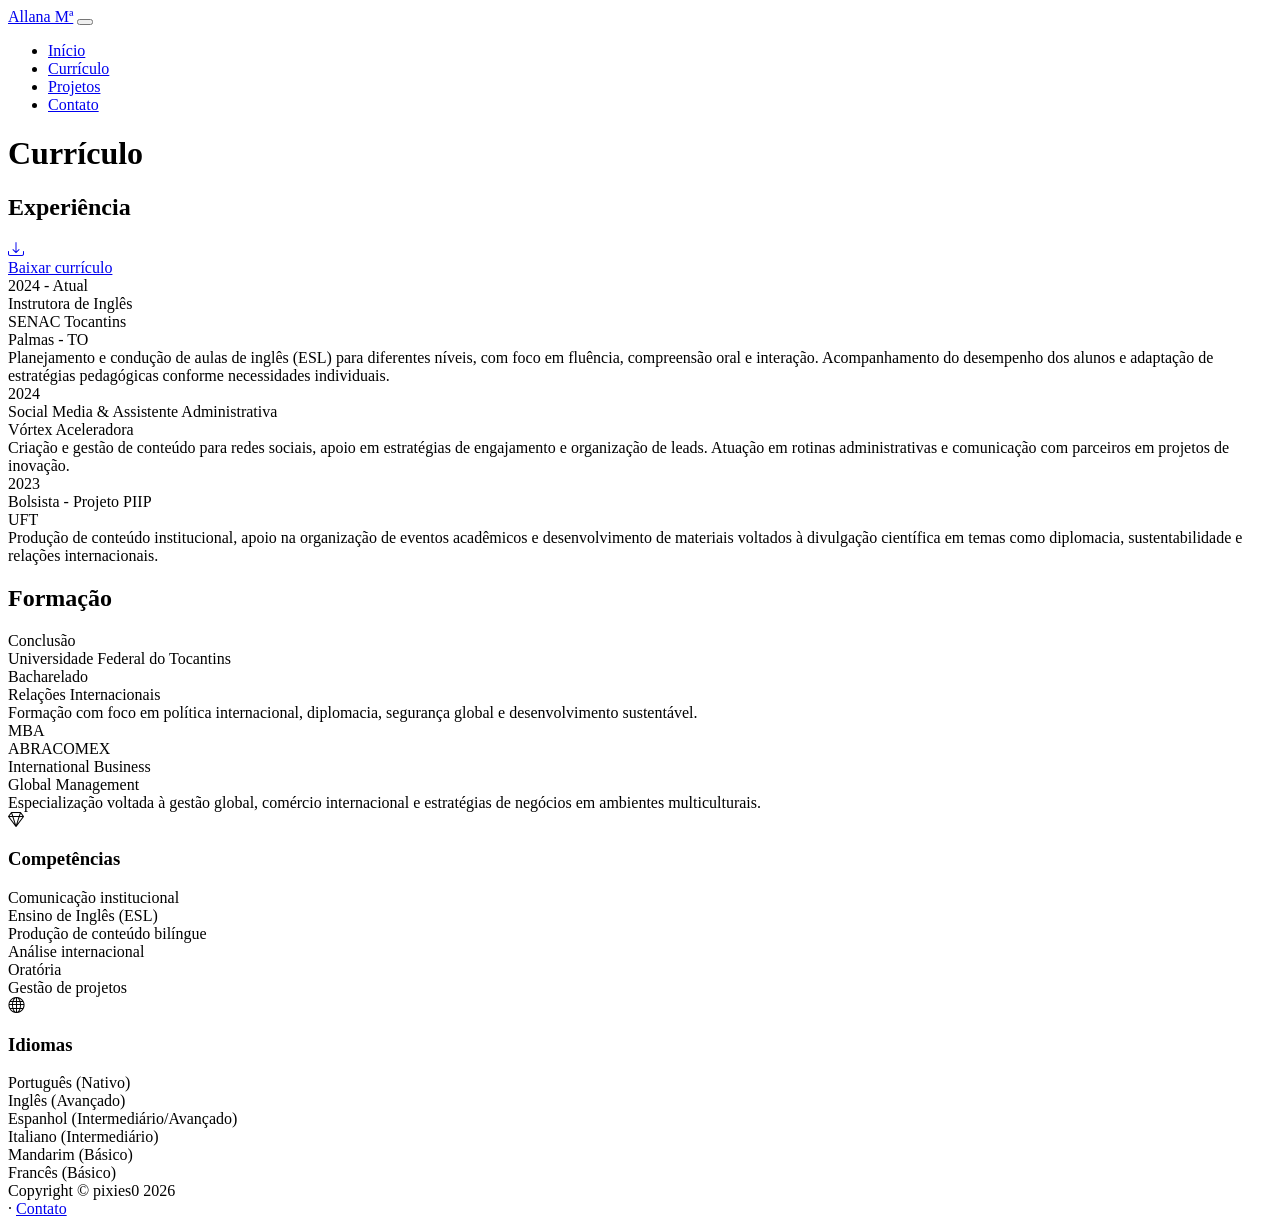
==== resume.html @ 4d3b902c "1ª Versão da página" ====
<!DOCTYPE html>
<html lang="en">

<head>
    <meta charset="utf-8" />
    <meta name="viewport" content="width=device-width, initial-scale=1, shrink-to-fit=no" />
    <meta name="description" content="" />
    <meta name="author" content="" />
    <title>Portfolio - Allana Maria</title>
    <!-- Favicon-->
    <link rel="icon" type="image/x-icon" href="assets/icone.ico" />
    <!-- Custom Google font-->
    <link rel="preconnect" href="https://fonts.googleapis.com" />
    <link rel="preconnect" href="https://fonts.gstatic.com" crossorigin />
    <link
        href="https://fonts.googleapis.com/css2?family=Plus+Jakarta+Sans:wght@100;200;300;400;500;600;700;800;900&amp;display=swap"
        rel="stylesheet" />
    <!-- Bootstrap icons-->
    <link href="https://cdn.jsdelivr.net/npm/bootstrap-icons@1.8.1/font/bootstrap-icons.css" rel="stylesheet" />
    <!-- Core theme CSS (includes Bootstrap)-->
    <link href="css/styles.css" rel="stylesheet" />
</head>

<body class="d-flex flex-column h-100 bg-light">
    <main class="flex-shrink-0">
        <!-- Navigation-->
        <nav class="navbar navbar-expand-lg navbar-light bg-white py-3">
            <div class="container px-5">
                <a class="navbar-brand" href="index.html"><span class="fw-bolder text-primary">Allana Mª</span></a>
                <button class="navbar-toggler" type="button" data-bs-toggle="collapse"
                    data-bs-target="#navbarSupportedContent" aria-controls="navbarSupportedContent"
                    aria-expanded="false" aria-label="Toggle navigation">
                    <span class="navbar-toggler-icon"></span>
                </button>
                <div class="collapse navbar-collapse" id="navbarSupportedContent">
                    <ul class="navbar-nav ms-auto mb-2 mb-lg-0 small fw-bolder">
                        <li class="nav-item">
                            <a class="nav-link" href="index.html">Início</a>
                        </li>
                        <li class="nav-item">
                            <a class="nav-link" href="resume.html">Currículo</a>
                        </li>
                        <li class="nav-item">
                            <a class="nav-link" href="404.html">Projetos</a>
                        </li>
                        <li class="nav-item">
                            <a class="nav-link" href="404.html">Contato</a>
                        </li>
                    </ul>
                </div>
            </div>
        </nav>
        <!-- Page Content-->
        <div class="container px-5 my-5">
            <div class="text-center mb-5">
                <h1 class="display-5 fw-bolder mb-0"><span class="text-gradient d-inline">Currículo</span></h1>
            </div>
            <div class="row gx-5 justify-content-center">
                <div class="col-lg-11 col-xl-9 col-xxl-8">
                    <!-- Experience Section-->
                    <section>
                        <div class="d-flex align-items-center justify-content-between mb-4">
                            <h2 class="text-primary fw-bolder mb-0">Experiência</h2>
                            <!-- Download resume button-->
                            <!-- Note: Set the link href target to a PDF file within your project-->
                            <a class="btn btn-primary px-4 py-3" href="assets/curriculo.pdf" target="_blank">
                                <div class="d-inline-block bi bi-download me-2"></div>
                                Baixar currículo
                            </a>
                        </div>
                        <!-- Experience Card 1-->
                        <div class="card shadow border-0 rounded-4 mb-5">
                            <div class="card-body p-5">
                                <div class="row align-items-center gx-5">
                                    <div class="col text-center text-lg-start mb-4 mb-lg-0">
                                        <div class="bg-light p-4 rounded-4">
                                            <div class="text-primary fw-bolder mb-2">2024 - Atual</div>
                                            <div class="small fw-bolder">Instrutora de Inglês</div>
                                            <div class="small text-muted">SENAC Tocantins</div>
                                            <div class="small text-muted">Palmas - TO</div>
                                        </div>
                                    </div>
                                    <div class="col-lg-8">
                                        <div>
                                            Planejamento e condução de aulas de inglês (ESL) para diferentes níveis,
                                            com foco em fluência, compreensão oral e interação. Acompanhamento do
                                            desempenho dos alunos e adaptação de estratégias pedagógicas conforme
                                            necessidades individuais.
                                        </div>
                                    </div>
                                </div>
                            </div>
                        </div>

                        <!-- Experience Card 2-->
                        <div class="card shadow border-0 rounded-4 mb-5">
                            <div class="card-body p-5">
                                <div class="row align-items-center gx-5">
                                    <div class="col text-center text-lg-start mb-4 mb-lg-0">
                                        <div class="bg-light p-4 rounded-4">
                                            <div class="text-primary fw-bolder mb-2">2024</div>
                                            <div class="small fw-bolder">Social Media & Assistente Administrativa</div>
                                            <div class="small text-muted">Vórtex Aceleradora</div>
                                        </div>
                                    </div>
                                    <div class="col-lg-8">
                                        <div>
                                            Criação e gestão de conteúdo para redes sociais, apoio em estratégias
                                            de engajamento e organização de leads. Atuação em rotinas administrativas
                                            e comunicação com parceiros em projetos de inovação.
                                        </div>
                                    </div>
                                </div>
                            </div>
                        </div>

                        <!-- Experience Card 3-->
                        <div class="card shadow border-0 rounded-4 mb-5">
                            <div class="card-body p-5">
                                <div class="row align-items-center gx-5">
                                    <div class="col text-center text-lg-start mb-4 mb-lg-0">
                                        <div class="bg-light p-4 rounded-4">
                                            <div class="text-primary fw-bolder mb-2">2023</div>
                                            <div class="small fw-bolder">Bolsista - Projeto PIIP</div>
                                            <div class="small text-muted">UFT</div>
                                        </div>
                                    </div>
                                    <div class="col-lg-8">
                                        <div>
                                            Produção de conteúdo institucional, apoio na organização de eventos
                                            acadêmicos
                                            e desenvolvimento de materiais voltados à divulgação científica em temas
                                            como
                                            diplomacia, sustentabilidade e relações internacionais.
                                        </div>
                                    </div>
                                </div>
                            </div>
                        </div>
                    </section>
                    <!-- Education Section-->
                    <section>
                        <h2 class="text-secondary fw-bolder mb-4">Formação</h2>

                        <!-- Educação 1 -->
                        <div class="card shadow border-0 rounded-4 mb-5">
                            <div class="card-body p-5">
                                <div class="row align-items-center gx-5">
                                    <div class="col text-center text-lg-start mb-4 mb-lg-0">
                                        <div class="bg-light p-4 rounded-4">
                                            <div class="text-secondary fw-bolder mb-2">Conclusão</div>
                                            <div class="mb-2">
                                                <div class="small fw-bolder">Universidade Federal do Tocantins</div>
                                            </div>
                                            <div class="fst-italic">
                                                <div class="small text-muted">Bacharelado</div>
                                                <div class="small text-muted">Relações Internacionais</div>
                                            </div>
                                        </div>
                                    </div>
                                    <div class="col-lg-8">
                                        <div>
                                            Formação com foco em política internacional, diplomacia, segurança global
                                            e desenvolvimento sustentável.
                                        </div>
                                    </div>
                                </div>
                            </div>
                        </div>

                        <!-- Educação 2 -->
                        <div class="card shadow border-0 rounded-4 mb-5">
                            <div class="card-body p-5">
                                <div class="row align-items-center gx-5">
                                    <div class="col text-center text-lg-start mb-4 mb-lg-0">
                                        <div class="bg-light p-4 rounded-4">
                                            <div class="text-secondary fw-bolder mb-2">MBA</div>
                                            <div class="mb-2">
                                                <div class="small fw-bolder">ABRACOMEX</div>
                                            </div>
                                            <div class="fst-italic">
                                                <div class="small text-muted">International Business</div>
                                                <div class="small text-muted">Global Management</div>
                                            </div>
                                        </div>
                                    </div>
                                    <div class="col-lg-8">
                                        <div>
                                            Especialização voltada à gestão global, comércio internacional e estratégias
                                            de negócios em ambientes multiculturais.
                                        </div>
                                    </div>
                                </div>
                            </div>
                        </div>
                    </section>
                    <!-- Divider-->
                    <div class="pb-5"></div>
                    <!-- Skills Section-->
                    <section>
                        <!-- Skillset Card-->
                        <div class="card shadow border-0 rounded-4 mb-5">
                            <div class="card-body p-5">
                                <!-- Professional skills list-->
                                <div class="mb-5">
                                    <div class="d-flex align-items-center mb-4">
                                        <div
                                            class="feature bg-primary bg-gradient-primary-to-secondary text-white rounded-3 me-3">
                                            <!-- <i class="bi bi-trophy"></i> -->
                                            <i class="bi bi-gem"></i>

                                        </div>
                                        <h3 class="fw-bolder mb-0"><span
                                                class="text-gradient d-inline">Competências</span></h3>
                                    </div>
                                    <div class="row row-cols-1 row-cols-md-3 mb-4">
                                        <div class="col">
                                            <div class="bg-light p-3 rounded-4">Comunicação institucional</div>
                                        </div>
                                        <div class="col">
                                            <div class="bg-light p-3 rounded-4">Ensino de Inglês (ESL)</div>
                                        </div>
                                        <div class="col">
                                            <div class="bg-light p-3 rounded-4">Produção de conteúdo bilíngue</div>
                                        </div>
                                    </div>

                                    <div class="row row-cols-1 row-cols-md-3">
                                        <div class="col">
                                            <div class="bg-light p-3 rounded-4">Análise internacional</div>
                                        </div>
                                        <div class="col">
                                            <div class="bg-light p-3 rounded-4">Oratória</div>
                                        </div>
                                        <div class="col">
                                            <div class="bg-light p-3 rounded-4">Gestão de projetos</div>
                                        </div>
                                    </div>
                                </div>
                                <!-- Languages list-->
                                <div class="mb-0">
                                    <div class="d-flex align-items-center mb-4">
                                        <div
                                            class="feature bg-primary bg-gradient-primary-to-secondary text-white rounded-3 me-3">
                                            <!-- <i class="bi bi-fingerprint"></i> -->
                                            <i class="bi bi-globe"></i>
                                        </div>
                                        <h3 class="fw-bolder mb-0"><span class="text-gradient d-inline">Idiomas</span>
                                        </h3>
                                    </div>
                                    <div class="row row-cols-1 row-cols-md-3 mb-4">
                                        <div class="col">
                                            <div class="bg-light p-3 rounded-4">Português (Nativo)</div>
                                        </div>
                                        <div class="col">
                                            <div class="bg-light p-3 rounded-4">Inglês (Avançado)</div>
                                        </div>
                                        <div class="col">
                                            <div class="bg-light p-3 rounded-4">Espanhol (Intermediário/Avançado)</div>
                                        </div>
                                    </div>

                                    <div class="row row-cols-1 row-cols-md-3">
                                        <div class="col">
                                            <div class="bg-light p-3 rounded-4">Italiano (Intermediário)</div>
                                        </div>
                                        <div class="col">
                                            <div class="bg-light p-3 rounded-4">Mandarim (Básico)</div>
                                        </div>
                                        <div class="col">
                                            <div class="bg-light p-3 rounded-4">Francês (Básico)</div>
                                        </div>
                                    </div>
                                </div>
                            </div>
                        </div>
                    </section>
                </div>
            </div>
        </div>
    </main>
    <!-- Footer-->
    <footer class="bg-white py-4 mt-auto">
        <div class="container px-5">
            <div class="row align-items-center justify-content-between flex-column flex-sm-row">
                <div class="col-auto">
                    <div class="small m-0">Copyright &copy; pixies0 2026</div>
                </div>
                <div class="col-auto">
                    <span class="mx-1">&middot;</span>
                    <a class="small" href="https://github.com/pixies0">Contato</a>
                </div>
            </div>
        </div>
    </footer>
    <!-- Bootstrap core JS-->
    <script src="https://cdn.jsdelivr.net/npm/bootstrap@5.2.3/dist/js/bootstrap.bundle.min.js"></script>
    <!-- Core theme JS-->
    <script src="js/scripts.js"></script>
</body>

</html>
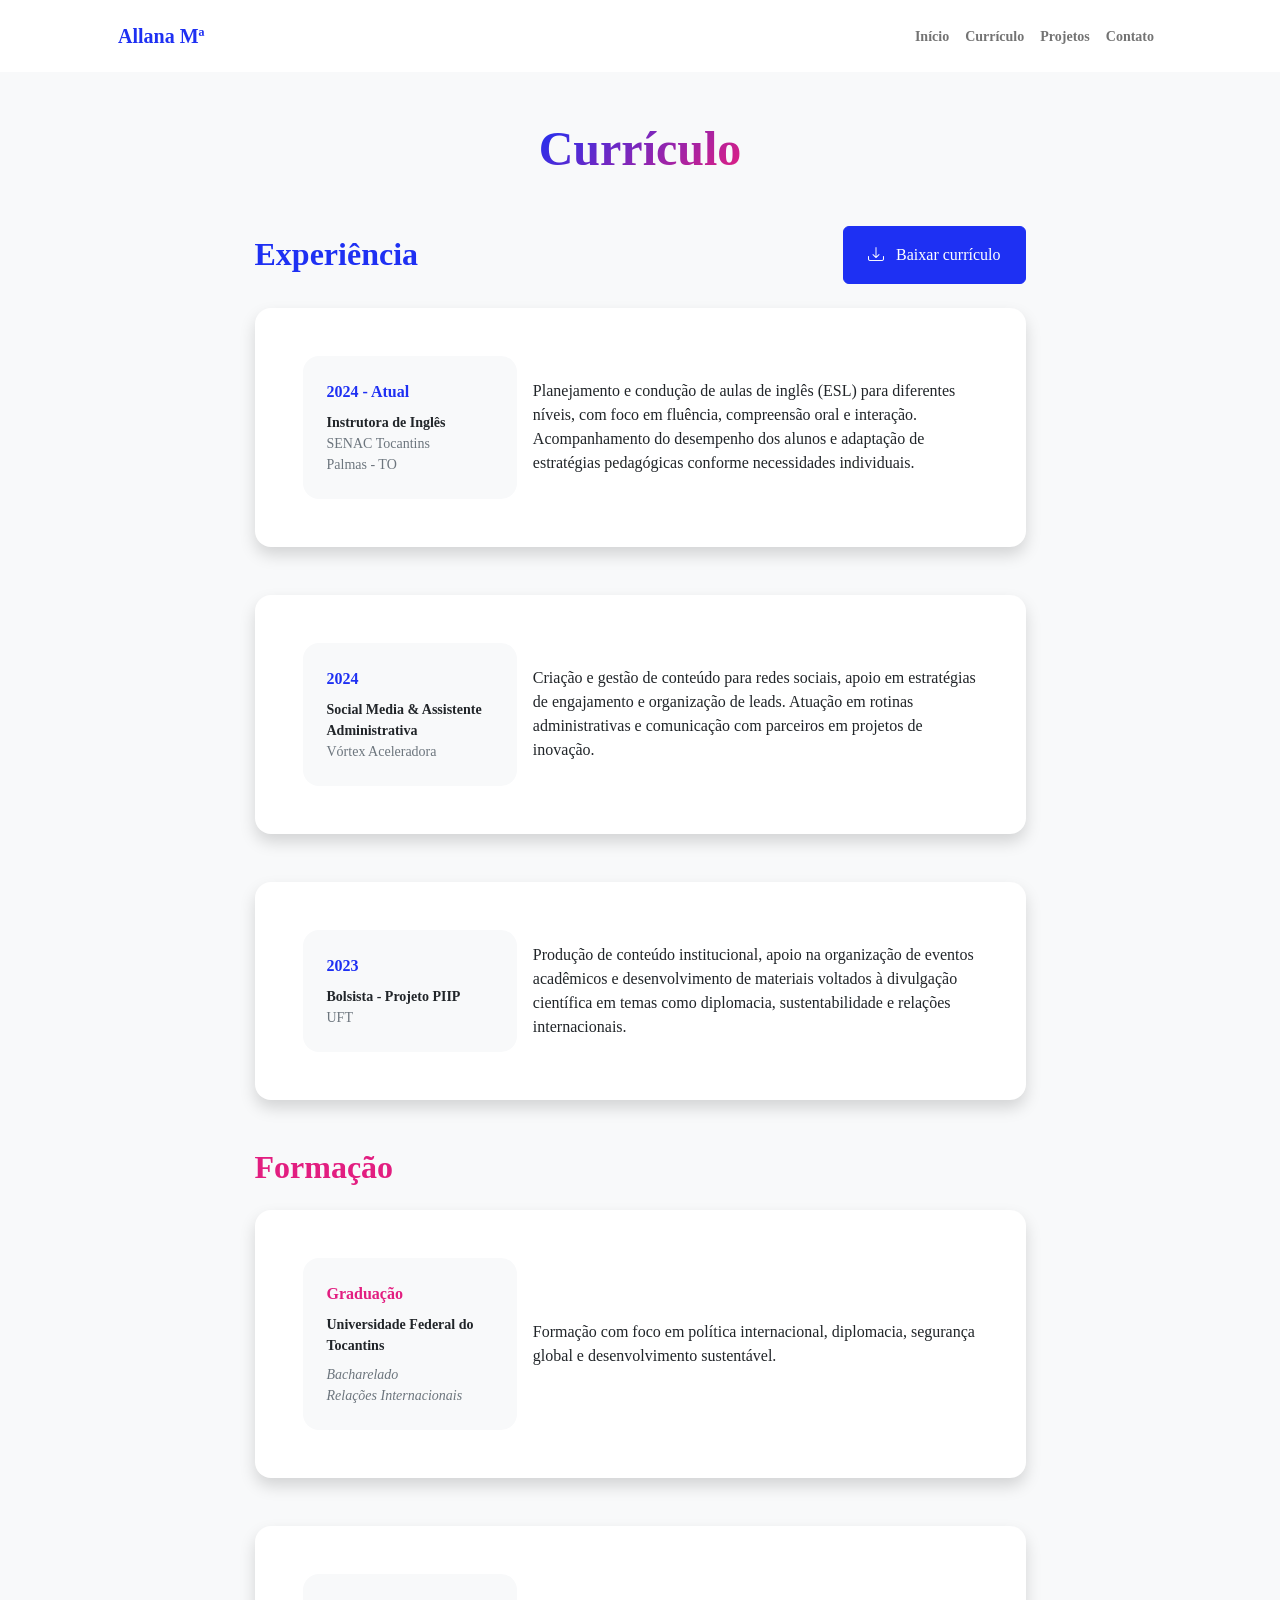
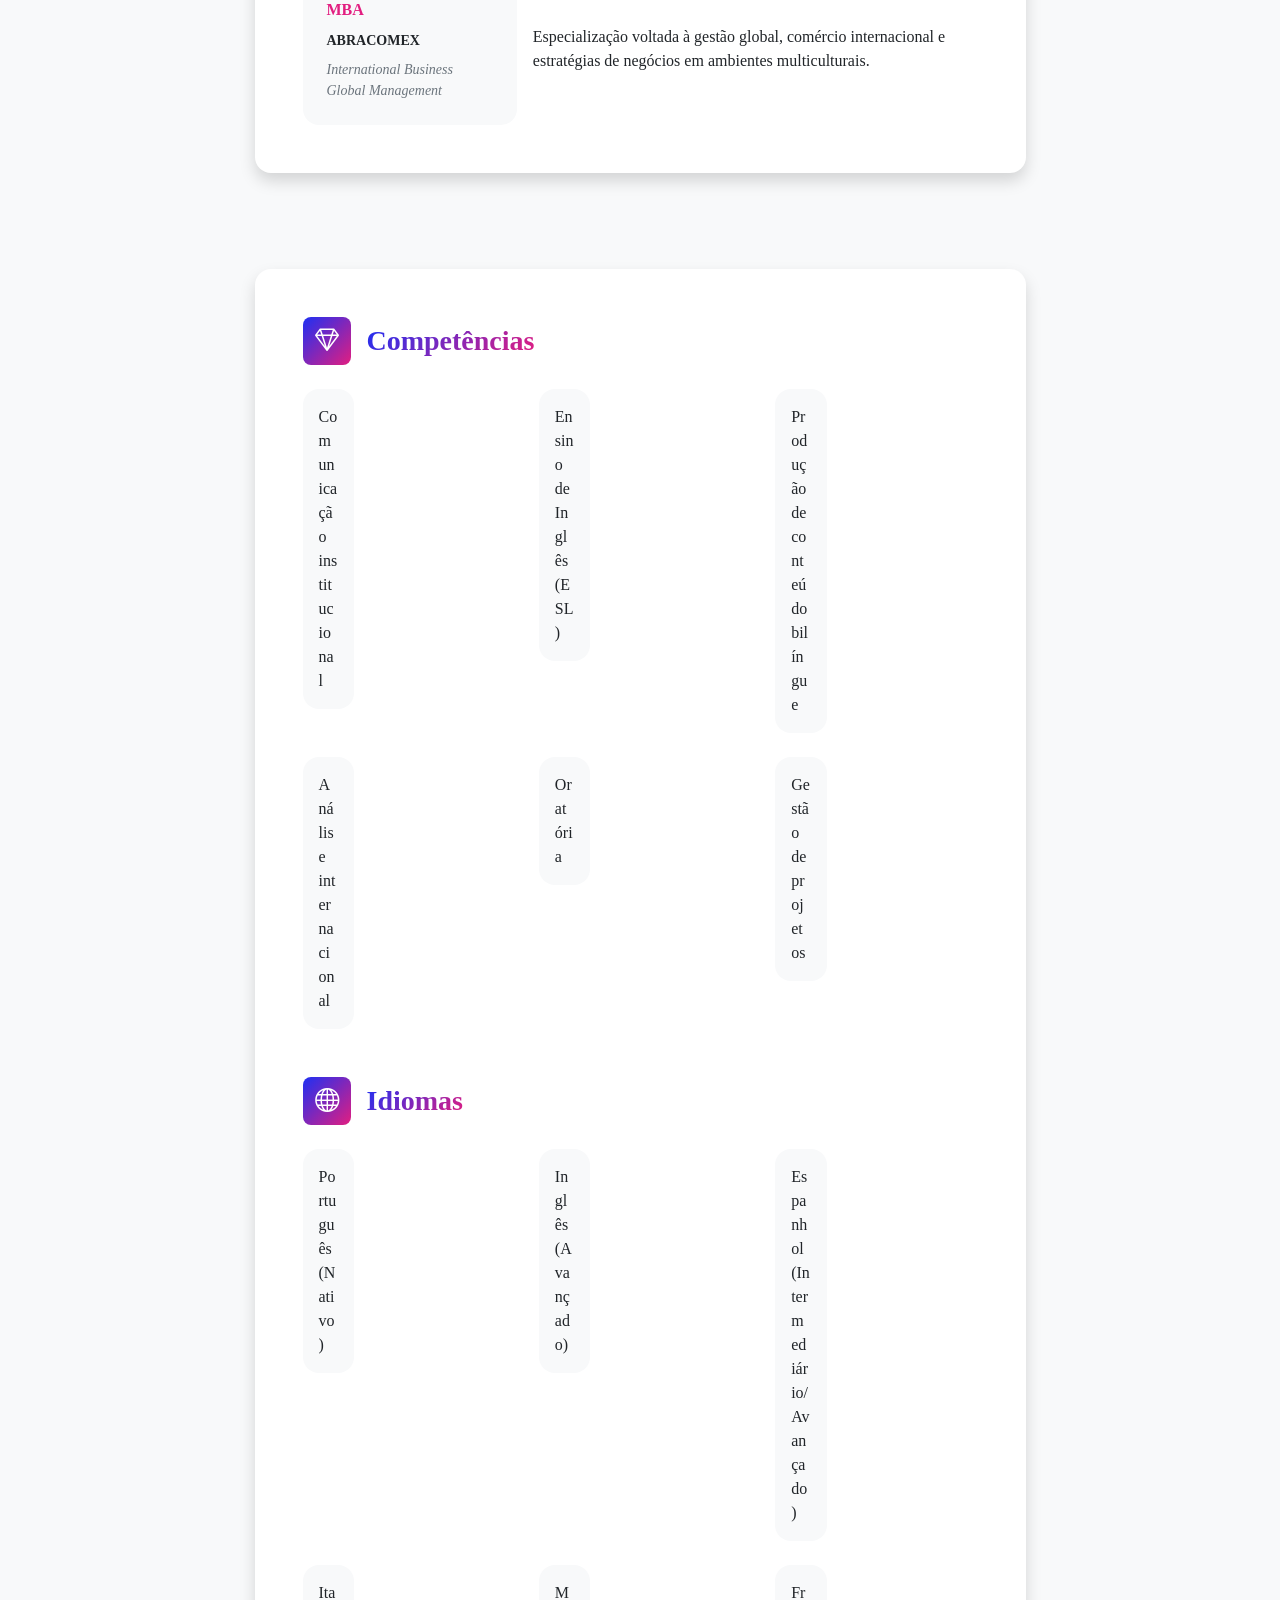
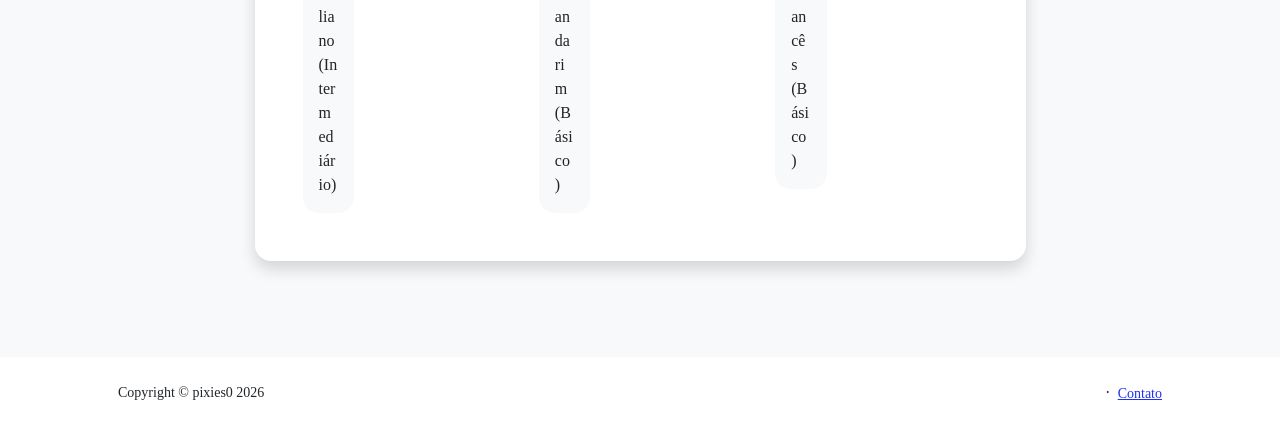
==== commit c2f3df4a: "fix: Corrigindo layout mobile" ====
--- a/resume.html
+++ b/resume.html
@@ -60,7 +60,7 @@
                     <!-- Experience Section-->
                     <section>
                         <div class="d-flex align-items-center justify-content-between mb-4">
-                            <h2 class="text-primary fw-bolder mb-0">Experiência</h2>
+                            <h2 class="text-primary text-center fw-bolder mb-0">Experiência</h2>
                             <!-- Download resume button-->
                             <!-- Note: Set the link href target to a PDF file within your project-->
                             <a class="btn btn-primary px-4 py-3" href="assets/curriculo.pdf" target="_blank">
@@ -148,7 +148,7 @@
                                 <div class="row align-items-center gx-5">
                                     <div class="col text-center text-lg-start mb-4 mb-lg-0">
                                         <div class="bg-light p-4 rounded-4">
-                                            <div class="text-secondary fw-bolder mb-2">Conclusão</div>
+                                            <div class="text-secondary fw-bolder mb-2">Graduação</div>
                                             <div class="mb-2">
                                                 <div class="small fw-bolder">Universidade Federal do Tocantins</div>
                                             </div>
